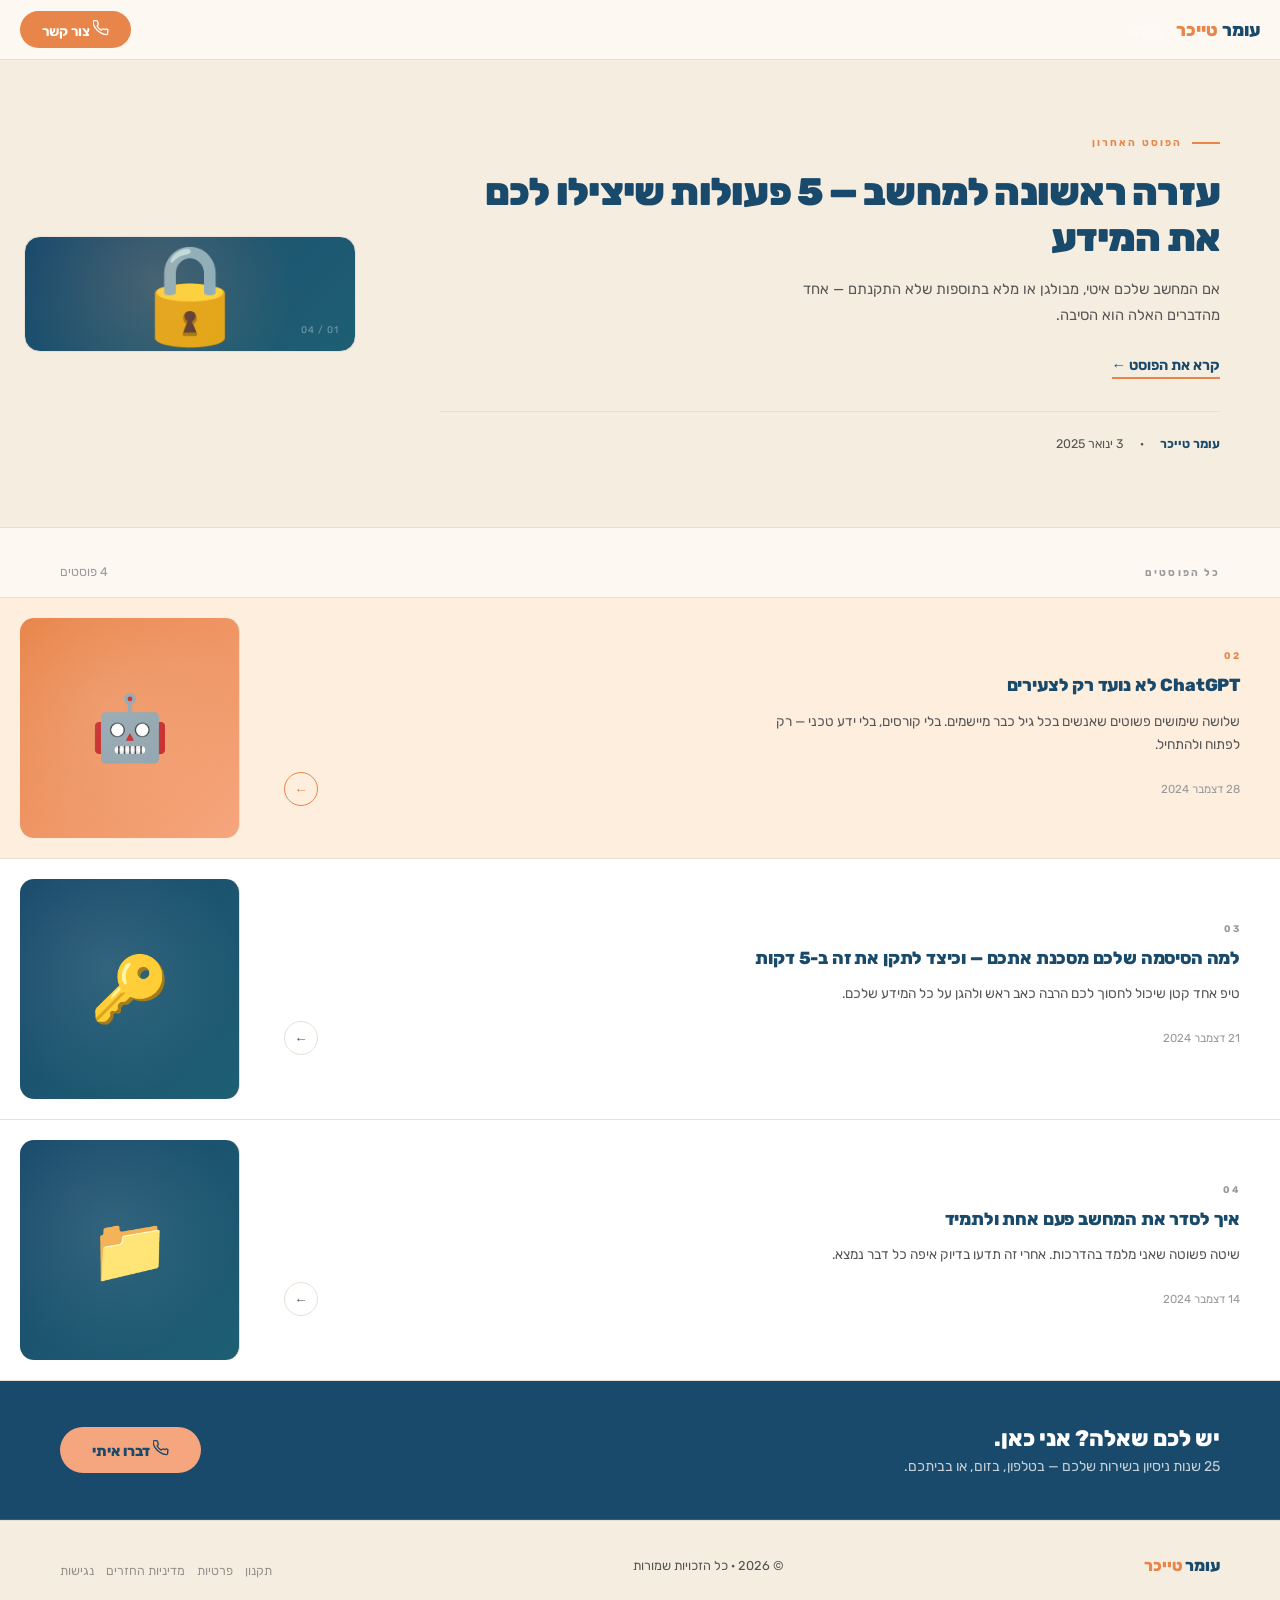
==== index.html @ c24e6a24 "עדכון index.html מפאנל הניהול" ====
<!-- repo: omer-taicher-blog | קובץ: index.html -->
<!DOCTYPE html>
<html lang="he" dir="rtl">
<head>
<meta charset="UTF-8">
<meta name="viewport" content="width=device-width, initial-scale=1.0">
<title>עומר טייכר · הבלוג</title>
<meta name="description" content="טיפים פשוטים לטכנולוגיה יומיומית. מחשבים, סמארטפונים ואינטרנט — בשפה ברורה.">
<link href="https://fonts.googleapis.com/css2?family=Rubik:wght@300;400;500;700;900&display=swap" rel="stylesheet">
<style>
* { margin:0; padding:0; box-sizing:border-box; }
:root {
  --orange: #f6a67e;
  --orange-deep: #e8854a;
  --orange-light: #fdeede;
  --navy: #1a4a6b;
  --navy-mid: #1e5f74;
  --cream: #fdf8f2;
  --cream2: #f5ede0;
  --text: #1e1e1e;
  --text-mid: #555;
  --text-light: #999;
  --border: #e8e0d6;
}
body { font-family:'Rubik',sans-serif; background:var(--cream); color:var(--text); direction:rtl; }

/* NAV */
nav {
  padding:0 20px;
  height:60px;
  display:flex; align-items:center; justify-content:space-between;
  border-bottom:1px solid var(--border);
  position:fixed; top:0; width:100%;
  background:rgba(253,248,242,0.97);
  backdrop-filter:blur(12px); z-index:100;
}
.logo { font-size:1.1rem; font-weight:800; color:var(--navy); text-decoration:none; }
.logo span { color:var(--orange-deep); }
.nav-cta {
  background:var(--orange-deep); color:#fff; border:none;
  padding:9px 22px; border-radius:50px;
  font-size:0.85rem; font-weight:700; cursor:pointer; font-family:inherit;
  text-decoration:none; display:inline-block;
}

/* HERO */
.hero {
  display:grid; grid-template-columns:1fr 380px;
  min-height:52vh;
  border-bottom:1px solid var(--border);
  background:var(--cream2);
  text-decoration:none; color:inherit;
  cursor:pointer; transition:filter 0.2s;
  margin-top:60px;
}
.hero:hover { filter:brightness(0.97); }
.hero-content {
  padding:56px 60px;
  display:flex; flex-direction:column; justify-content:center;
}
.hero-label {
  font-size:0.65rem; font-weight:700; letter-spacing:0.2em;
  color:var(--orange-deep); text-transform:uppercase; margin-bottom:20px;
  display:flex; align-items:center; gap:10px;
}
.hero-label::before { content:''; width:28px; height:2px; background:var(--orange-deep); display:block; }
.hero h1 {
  font-size:clamp(1.6rem,3vw,2.4rem);
  font-weight:900; line-height:1.2; color:var(--navy);
  margin-bottom:16px; letter-spacing:-0.02em;
}
.hero h1 em { font-style:normal; color:var(--orange-deep); }
.hero-excerpt { font-size:0.92rem; color:var(--text-mid); line-height:1.75; margin-bottom:28px; max-width:440px; }
.hero-read {
  display:inline-flex; align-items:center; gap:10px;
  color:var(--navy); font-weight:700; font-size:0.9rem;
  text-decoration:none; border-bottom:2px solid var(--orange-deep);
  padding-bottom:3px; width:fit-content;
}
.hero-meta {
  margin-top:32px; padding-top:24px;
  border-top:1px solid var(--border);
  display:flex; align-items:center; gap:16px;
  font-size:0.78rem; color:var(--text-mid);
}
.hero-meta strong { color:var(--navy); }
.hero-img {
  position:relative; overflow:hidden;
  display:flex; align-items:center; justify-content:center;
  background:linear-gradient(135deg,#1a4a6b,#1e5f74);
  font-size:6rem;
  align-self:center;
  margin:24px;
  border-radius:16px;
  border:1px solid var(--border);
}
.hero-img::before {
  content:''; position:absolute; inset:0;
  background:radial-gradient(circle at 40% 40%, rgba(246,166,126,0.2) 0%, transparent 65%);
  border-radius:16px;
}
.hero-img img { width:100%; height:100%; object-fit:cover; }
.hero-num {
  position:absolute; bottom:16px; right:16px;
  font-size:0.6rem; color:rgba(255,255,255,0.4); letter-spacing:0.1em;
}

/* POSTS HEADER */
.posts-header {
  padding:36px 60px 18px;
  display:flex; align-items:baseline; justify-content:space-between;
  border-bottom:1px solid var(--border);
}
.posts-header h2 {
  font-size:0.65rem; font-weight:700;
  letter-spacing:0.2em; color:var(--text-light); text-transform:uppercase;
}
.posts-count { font-size:0.78rem; color:var(--text-light); }

/* POST ROW */
.post-row {
  display:grid;
  grid-template-columns:1fr 260px;
  min-height:220px;
  border-bottom:1px solid var(--border);
  text-decoration:none; color:inherit;
  cursor:pointer;
  transition:background 0.18s;
}
.post-row:hover { background:var(--cream2); }
.post-row:hover .row-arrow { background:var(--orange-light); transform:translateX(-4px); }
.post-row.blue { background:#fff; }
.post-row.blue .post-row-img { background:linear-gradient(135deg,#1a4a6b,#1e5f74); }
.post-row.orange { background:var(--orange-light); }
.post-row.orange .post-row-img { background:linear-gradient(135deg,#e8854a,#f6a67e); }
.post-row.orange .row-num { color:var(--orange-deep); }
.post-row.orange .post-row-body p { color:var(--text-mid); }
.post-row.orange .row-time { color:var(--text-light); }
.post-row.orange .row-arrow { border-color:var(--orange-deep); color:var(--orange-deep); }

.post-row-img {
  display:flex; align-items:center; justify-content:center;
  font-size:4rem; position:relative; overflow:hidden;
  border-right:1px solid var(--border);
  aspect-ratio:1;
  align-self:center;
  margin:20px;
  border-radius:14px;
  order:2;
}
.post-row-img::after {
  content:''; position:absolute; inset:0;
  background:radial-gradient(circle at 40% 40%, rgba(255,255,255,0.1) 0%, transparent 70%);
  border-radius:14px;
}
.post-row-img img { width:100%; height:100%; object-fit:cover; position:absolute; inset:0; }

.post-row-body {
  padding:32px 40px 32px 24px;
  display:flex; flex-direction:column; justify-content:center; gap:12px;
  order:1;
}
.row-num {
  font-size:0.6rem; font-weight:700;
  color:var(--text-light); letter-spacing:0.15em;
}
.post-row-body h3 {
  font-size:1.1rem; font-weight:800;
  color:var(--navy); line-height:1.38; letter-spacing:-0.01em;
}
.post-row-body p {
  font-size:0.85rem; line-height:1.7;
  color:var(--text-mid); max-width:500px;
}
.row-footer {
  display:flex; align-items:center; justify-content:space-between; margin-top:4px;
}
.row-time { font-size:0.72rem; color:var(--text-light); }
.row-arrow {
  width:34px; height:34px; border-radius:50%;
  border:1.5px solid var(--border);
  display:flex; align-items:center; justify-content:center;
  color:var(--text-mid); font-size:0.85rem; transition:all 0.2s;
}

/* LOAD MORE */
.load-more {
  padding:40px; text-align:center;
  border-bottom:1px solid var(--border);
  background:#fff;
}
.load-more-btn {
  background:transparent; color:var(--navy);
  border:1.5px solid var(--border);
  padding:13px 36px; border-radius:50px;
  font-size:0.88rem; font-weight:600; cursor:pointer; font-family:inherit;
  transition:all 0.2s;
}
.load-more-btn:hover { border-color:var(--orange-deep); color:var(--orange-deep); }
.load-more-btn:disabled { opacity:0.4; cursor:default; }

/* CTA */
.cta-strip {
  background:var(--navy);
  padding:44px 60px;
  display:flex; align-items:center; justify-content:space-between; gap:40px;
  border-bottom:1px solid rgba(255,255,255,0.1);
}
.cta-strip h3 { font-size:1.4rem; font-weight:800; color:#fff; }
.cta-strip p { font-size:0.88rem; color:rgba(255,255,255,0.75); margin-top:6px; }
.cta-btn-white {
  background:var(--orange); color:var(--navy);
  border:none; padding:13px 32px; border-radius:50px;
  font-size:0.9rem; font-weight:800; cursor:pointer; font-family:inherit;
  white-space:nowrap; flex-shrink:0; transition:transform 0.2s;
  text-decoration:none; display:inline-block;
}
.cta-btn-white:hover { transform:scale(1.04); }

/* FOOTER */
footer {
  background:var(--cream2);
  padding:32px 60px;
  display:flex; align-items:center; justify-content:space-between;
  color:var(--text-mid); font-size:0.8rem;
  border-top:1px solid var(--border);
}
.footer-logo { font-size:1rem; font-weight:800; color:var(--navy); }
.footer-logo span { color:var(--orange-deep); }

/* EMPTY STATE */
.empty-state {
  padding:80px 60px; text-align:center;
  color:var(--text-mid); background:#fff;
  border-bottom:1px solid var(--border);
}

/* MOBILE */
@media(max-width:768px){
  nav { padding:0 20px; }
  .hero { grid-template-columns:1fr; min-height:auto; }
  .hero-img { order:-1; margin:20px 20px 0; width:calc(100% - 40px); aspect-ratio:16/9; font-size:4rem; }
  .hero-content { padding:28px 20px 40px; }
  .posts-header { padding:24px 20px 14px; }
  .post-row { grid-template-columns:1fr; min-height:auto; }
  .post-row-img { order:-1; margin:16px 16px 0; width:calc(100% - 32px); aspect-ratio:16/9; border-right:none; font-size:3rem; }
  .post-row-body { padding:20px 20px 24px; }
  .cta-strip { flex-direction:column; padding:36px 20px; text-align:center; }
  footer { flex-direction:column; gap:10px; padding:24px 20px; }
  .load-more { padding:28px 20px; }
}
</style>
  <meta property="og:title" content="הבלוג של עומר טייכר | טיפים למחשב ו-AI">
  <meta property="og:description" content="טיפים פרקטיים למחשב, אבטחה ובינה מלאכותית. כתובים בפשטות, מניסיון של 25 שנה.">
  <meta property="og:type" content="website">
  <meta property="og:locale" content="he_IL">
  <meta property="og:image" content="https://media.omertai.net/1772846439490_hero.webp">
  <link rel="canonical" href="https://blog.omertai.net">
</head>
<body>

<nav>
  <a href="https://omertai.net" class="logo">עומר <span>טייכר</span> <span style="font-weight:400;color:rgba(255,255,255,0.45);font-size:0.9rem">· הבלוג</span></a>
  <a href="https://omertai.net" class="nav-cta"><svg width="16" height="16" viewBox="0 0 24 24" fill="none" stroke="currentColor" stroke-width="2" stroke-linecap="round" stroke-linejoin="round"><path d="M22 16.92v3a2 2 0 01-2.18 2 19.79 19.79 0 01-8.63-3.07A19.5 19.5 0 013.07 11.5 19.79 19.79 0 01.1 2.82 2 2 0 012.08 1h3a2 2 0 012 1.72c.127.96.361 1.903.7 2.81a2 2 0 01-.45 2.11L6.12 8.94a16 16 0 006.29 6.29l1.21-1.21a2 2 0 012.11-.45c.907.339 1.85.573 2.81.7A2 2 0 0122 16.92z"/></svg> צור קשר</a>
</nav>

<div id="hero-container"></div>

<div class="posts-header">
  <h2>כל הפוסטים</h2>
  <span class="posts-count" id="posts-count">טוען...</span>
</div>

<div id="posts-list"></div>

<div class="load-more" id="load-more-section" style="display:none;">
  <button class="load-more-btn" id="load-more-btn" onclick="loadMore()">טען עוד פוסטים ↓</button>
</div>

<div class="cta-strip">
  <div>
    <h3>יש לכם שאלה? אני כאן.</h3>
    <p>25 שנות ניסיון בשירות שלכם — בטלפון, בזום, או בביתכם.</p>
  </div>
  <a href="https://omertai.net" class="cta-btn-white"><svg width="16" height="16" viewBox="0 0 24 24" fill="none" stroke="currentColor" stroke-width="2" stroke-linecap="round" stroke-linejoin="round"><path d="M22 16.92v3a2 2 0 01-2.18 2 19.79 19.79 0 01-8.63-3.07A19.5 19.5 0 013.07 11.5 19.79 19.79 0 01.1 2.82 2 2 0 012.08 1h3a2 2 0 012 1.72c.127.96.361 1.903.7 2.81a2 2 0 01-.45 2.11L6.12 8.94a16 16 0 006.29 6.29l1.21-1.21a2 2 0 012.11-.45c.907.339 1.85.573 2.81.7A2 2 0 0122 16.92z"/></svg> דברו איתי</a>
</div>

<footer>
  <div class="footer-logo">עומר <span>טייכר</span></div>
  <span>© 2026 · כל הזכויות שמורות</span>
  <div style="margin-top:10px; font-size:0.78rem; display:flex; gap:12px; justify-content:center; flex-wrap:wrap;">
    <a href="https://omertai.net/pages/legal/terms.html" style="color:inherit; opacity:0.6; text-decoration:none;">תקנון</a>
    <a href="https://omertai.net/pages/legal/privacy.html" style="color:inherit; opacity:0.6; text-decoration:none;">פרטיות</a>
    <a href="https://omertai.net/pages/legal/refund.html" style="color:inherit; opacity:0.6; text-decoration:none;">מדיניות החזרים</a>
    <a href="https://omertai.net/pages/legal/accessibility.html" style="color:inherit; opacity:0.6; text-decoration:none;">נגישות</a>
  </div>
</footer>

<script>
const POSTS_PER_PAGE = 4;
let allPosts = [];
let displayedCount = 0;

function formatDate(dateStr) {
  const d = new Date(dateStr);
  const months = ['ינואר','פברואר','מרץ','אפריל','מאי','יוני','יולי','אוגוסט','ספטמבר','אוקטובר','נובמבר','דצמבר'];
  return `${d.getDate()} ${months[d.getMonth()]} ${d.getFullYear()}`;
}

function renderHero(post) {
  const imgContent = post.image
    ? `<img src="${post.image}" alt="${post.image_alt || post.title}">`
    : post.emoji;
  document.getElementById('hero-container').innerHTML = `
    <a class="hero" href="post.html?id=${post.id}">
      <div class="hero-content">
        <div class="hero-label">הפוסט האחרון</div>
        <h1>${post.title}</h1>
        <p class="hero-excerpt">${post.excerpt}</p>
        <span class="hero-read">קרא את הפוסט ←</span>
        <div class="hero-meta">
          <strong>עומר טייכר</strong>
          <span>·</span><span>${formatDate(post.date)}</span>
        </div>
      </div>
      <div class="hero-img">${imgContent}<div class="hero-num">01 / ${String(allPosts.length).padStart(2,'0')}</div></div>
    </a>`;
}

function renderPostRow(post, index, colorClass) {
  const imgContent = post.image
    ? `<img src="${post.image}" alt="${post.image_alt || post.title}">`
    : post.emoji;
  return `
    <a class="post-row ${colorClass}" href="post.html?id=${post.id}">
      <div class="post-row-body">
        <span class="row-num">${String(index + 2).padStart(2,'0')}</span>
        <h3>${post.title}</h3>
        <p>${post.excerpt}</p>
        <div class="row-footer">
          <span class="row-time">${formatDate(post.date)}</span>
          <div class="row-arrow">←</div>
        </div>
      </div>
      <div class="post-row-img">${imgContent}</div>
    </a>`;
}

function loadMore() {
  const list = document.getElementById('posts-list');
  const remaining = allPosts.slice(displayedCount + 1, displayedCount + 1 + POSTS_PER_PAGE);
  remaining.forEach((post, i) => {
    const isLast = (i === remaining.length - 1);
    const colorClass = isLast ? 'blue' : (i % 2 === 0 ? 'orange' : 'blue');
    list.insertAdjacentHTML('beforeend', renderPostRow(post, displayedCount + i, colorClass));
  });
  displayedCount += remaining.length;
  const btn = document.getElementById('load-more-btn');
  const total = allPosts.length - 1;
  if (displayedCount >= total) {
    document.getElementById('load-more-section').style.display = 'none';
  } else {
    btn.textContent = `טען עוד פוסטים ↓ (${total - displayedCount} נותרו)`;
  }
}

async function init() {
  try {
    const res = await fetch('posts.json');
    const data = await res.json();
    allPosts = data.posts.sort((a, b) => new Date(b.date) - new Date(a.date));

    document.getElementById('posts-count').textContent = `${allPosts.length} פוסטים`;

    if (allPosts.length === 0) {
      document.getElementById('hero-container').innerHTML = '';
      document.getElementById('posts-list').innerHTML = '<div class="empty-state">אין פוסטים עדיין.</div>';
      return;
    }

    renderHero(allPosts[0]);

    const list = document.getElementById('posts-list');
    const firstBatch = allPosts.slice(1, 1 + POSTS_PER_PAGE);
    firstBatch.forEach((post, i) => {
      const isLast = (i === firstBatch.length - 1);
      const colorClass = isLast ? 'blue' : (i % 2 === 0 ? 'orange' : 'blue');
      list.insertAdjacentHTML('beforeend', renderPostRow(post, i, colorClass));
    });
    displayedCount = firstBatch.length;

    if (allPosts.length > 1 + POSTS_PER_PAGE) {
      document.getElementById('load-more-section').style.display = 'block';
      const remaining = allPosts.length - 1 - POSTS_PER_PAGE;
      document.getElementById('load-more-btn').textContent = `טען עוד פוסטים ↓ (${remaining} נותרו)`;
    }
  } catch(e) {
    document.getElementById('posts-count').textContent = '';
    console.error('Failed to load posts:', e);
  }
}

init();
</script>
<script src="toolbar.js"></script>
<script src="https://cdn.enable.co.il/licenses/enable-L3247ax2zm0fj6l-0219-80373/init.js"></script>
</body>
</html>
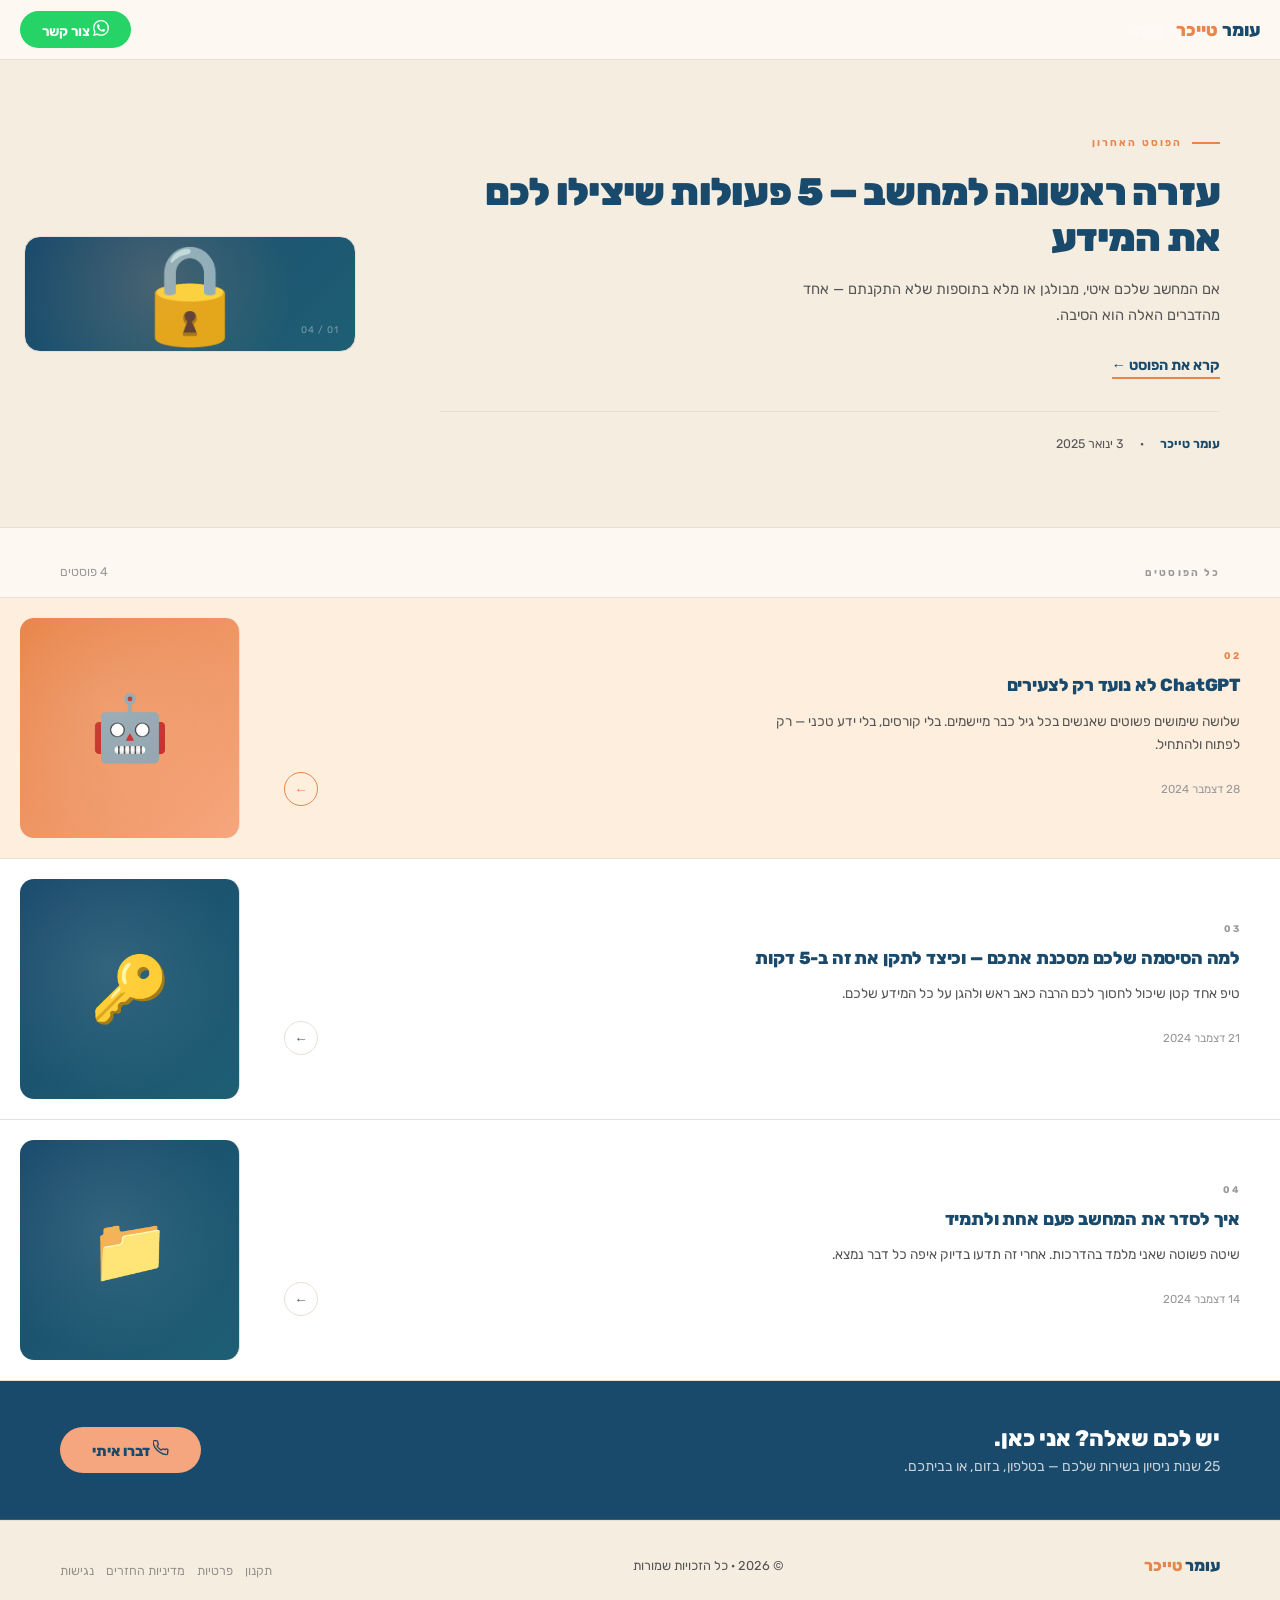
==== commit 64c2d15e: "עדכון index.html מפאנל הניהול" ====
--- a/index.html
+++ b/index.html
@@ -37,7 +37,7 @@
 .logo { font-size:1.1rem; font-weight:800; color:var(--navy); text-decoration:none; }
 .logo span { color:var(--orange-deep); }
 .nav-cta {
-  background:var(--orange-deep); color:#fff; border:none;
+  background:#25D366; color:#fff; border:none;
   padding:9px 22px; border-radius:50px;
   font-size:0.85rem; font-weight:700; cursor:pointer; font-family:inherit;
   text-decoration:none; display:inline-block;
@@ -51,7 +51,7 @@
   background:var(--cream2);
   text-decoration:none; color:inherit;
   cursor:pointer; transition:filter 0.2s;
-  margin-top:60px;
+  margin-top:0;
 }
 .hero:hover { filter:brightness(0.97); }
 .hero-content {
@@ -236,6 +236,9 @@
 }
 
 /* MOBILE */
+@media(min-width:960px){
+  .hero { margin-top:60px; }
+}
 @media(max-width:768px){
   nav { padding:0 20px; }
   .hero { grid-template-columns:1fr; min-height:auto; }
@@ -261,7 +264,7 @@
 
 <nav>
   <a href="https://omertai.net" class="logo">עומר <span>טייכר</span> <span style="font-weight:400;color:rgba(255,255,255,0.45);font-size:0.9rem">· הבלוג</span></a>
-  <a href="https://omertai.net" class="nav-cta"><svg width="16" height="16" viewBox="0 0 24 24" fill="none" stroke="currentColor" stroke-width="2" stroke-linecap="round" stroke-linejoin="round"><path d="M22 16.92v3a2 2 0 01-2.18 2 19.79 19.79 0 01-8.63-3.07A19.5 19.5 0 013.07 11.5 19.79 19.79 0 01.1 2.82 2 2 0 012.08 1h3a2 2 0 012 1.72c.127.96.361 1.903.7 2.81a2 2 0 01-.45 2.11L6.12 8.94a16 16 0 006.29 6.29l1.21-1.21a2 2 0 012.11-.45c.907.339 1.85.573 2.81.7A2 2 0 0122 16.92z"/></svg> צור קשר</a>
+  <a href="https://wa.me/972526587420" target="_blank" rel="noopener" class="nav-cta"><svg width="16" height="16" viewBox="0 0 24 24" fill="currentColor"><path d="M17.472 14.382c-.297-.149-1.758-.867-2.03-.967-.273-.099-.471-.148-.67.15-.197.297-.767.966-.94 1.164-.173.199-.347.223-.644.075-.297-.15-1.255-.463-2.39-1.475-.883-.788-1.48-1.761-1.653-2.059-.173-.297-.018-.458.13-.606.134-.133.298-.347.446-.52.149-.174.198-.298.298-.497.099-.198.05-.371-.025-.52-.075-.149-.669-1.612-.916-2.207-.242-.579-.487-.5-.669-.51-.173-.008-.371-.01-.57-.01-.198 0-.52.074-.792.372-.272.297-1.04 1.016-1.04 2.479 0 1.462 1.065 2.875 1.213 3.074.149.198 2.096 3.2 5.077 4.487.709.306 1.262.489 1.694.625.712.227 1.36.195 1.871.118.571-.085 1.758-.719 2.006-1.413.248-.694.248-1.289.173-1.413-.074-.124-.272-.198-.57-.347m-5.421 7.403h-.004a9.87 9.87 0 01-5.031-1.378l-.361-.214-3.741.982.998-3.648-.235-.374a9.86 9.86 0 01-1.51-5.26c.001-5.45 4.436-9.884 9.888-9.884 2.64 0 5.122 1.03 6.988 2.898a9.825 9.825 0 012.893 6.994c-.003 5.45-4.437 9.884-9.885 9.884m8.413-18.297A11.815 11.815 0 0012.05 0C5.495 0 .16 5.335.157 11.892c0 2.096.547 4.142 1.588 5.945L.057 24l6.305-1.654a11.882 11.882 0 005.683 1.448h.005c6.554 0 11.89-5.335 11.893-11.893a11.821 11.821 0 00-3.48-8.413z"/></svg> צור קשר</a>
 </nav>
 
 <div id="hero-container"></div>
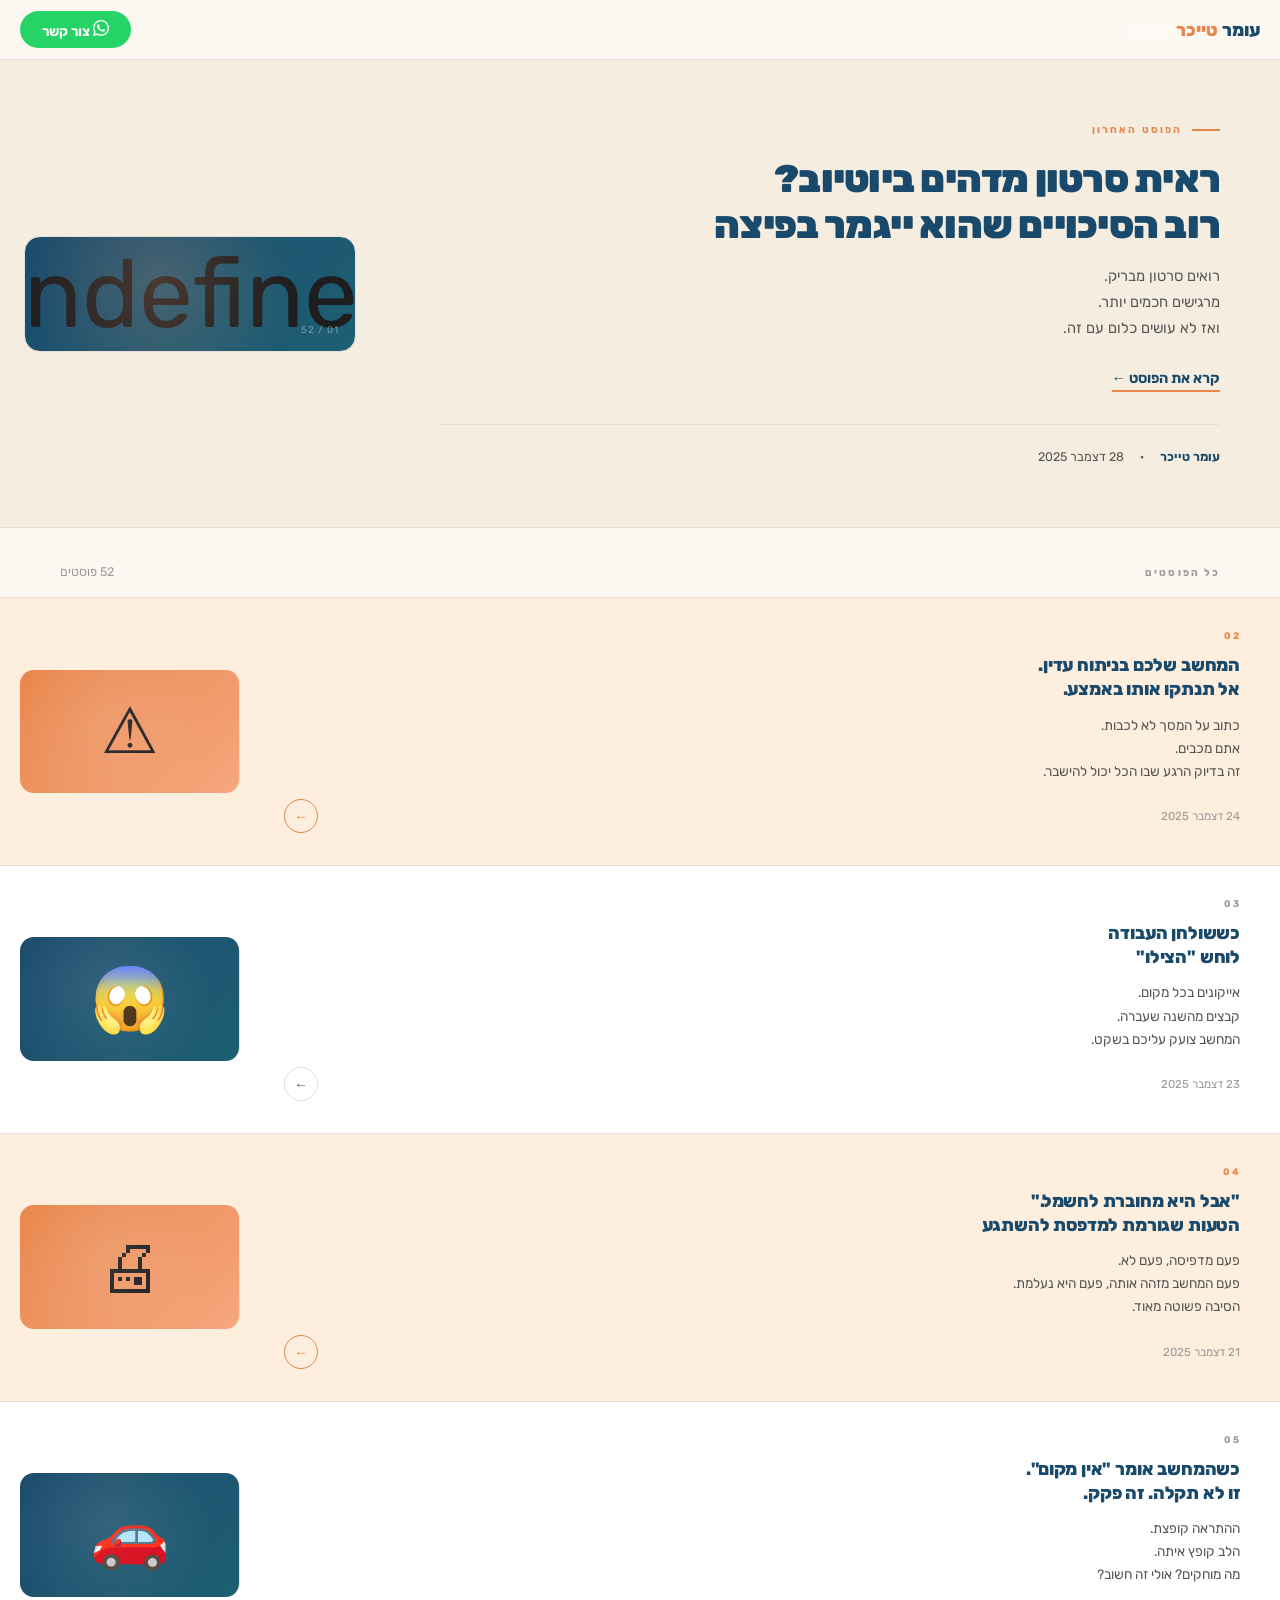
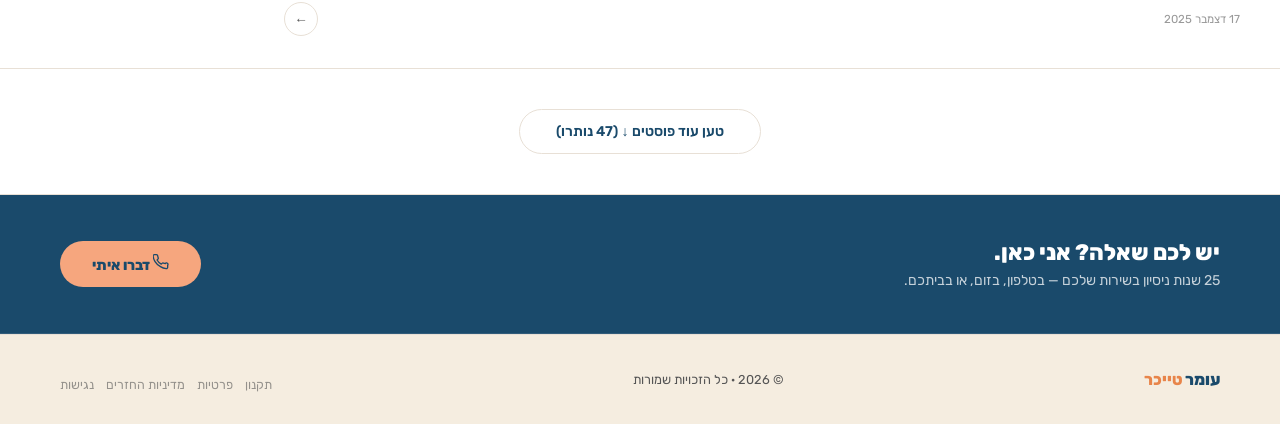
==== commit b08a970c: "עדכון index.html מפאנל הניהול" ====
--- a/index.html
+++ b/index.html
@@ -142,7 +142,7 @@
   display:flex; align-items:center; justify-content:center;
   font-size:4rem; position:relative; overflow:hidden;
   border-right:1px solid var(--border);
-  aspect-ratio:1;
+  aspect-ratio:16/9;
   align-self:center;
   margin:20px;
   border-radius:14px;
@@ -257,6 +257,7 @@
   <meta property="og:description" content="טיפים פרקטיים למחשב, אבטחה ובינה מלאכותית. כתובים בפשטות, מניסיון של 25 שנה.">
   <meta property="og:type" content="website">
   <meta property="og:locale" content="he_IL">
+  <meta property="og:url" content="https://blog.omertai.net">
   <meta property="og:image" content="https://media.omertai.net/1772846439490_hero.webp">
   <link rel="canonical" href="https://blog.omertai.net">
 </head>
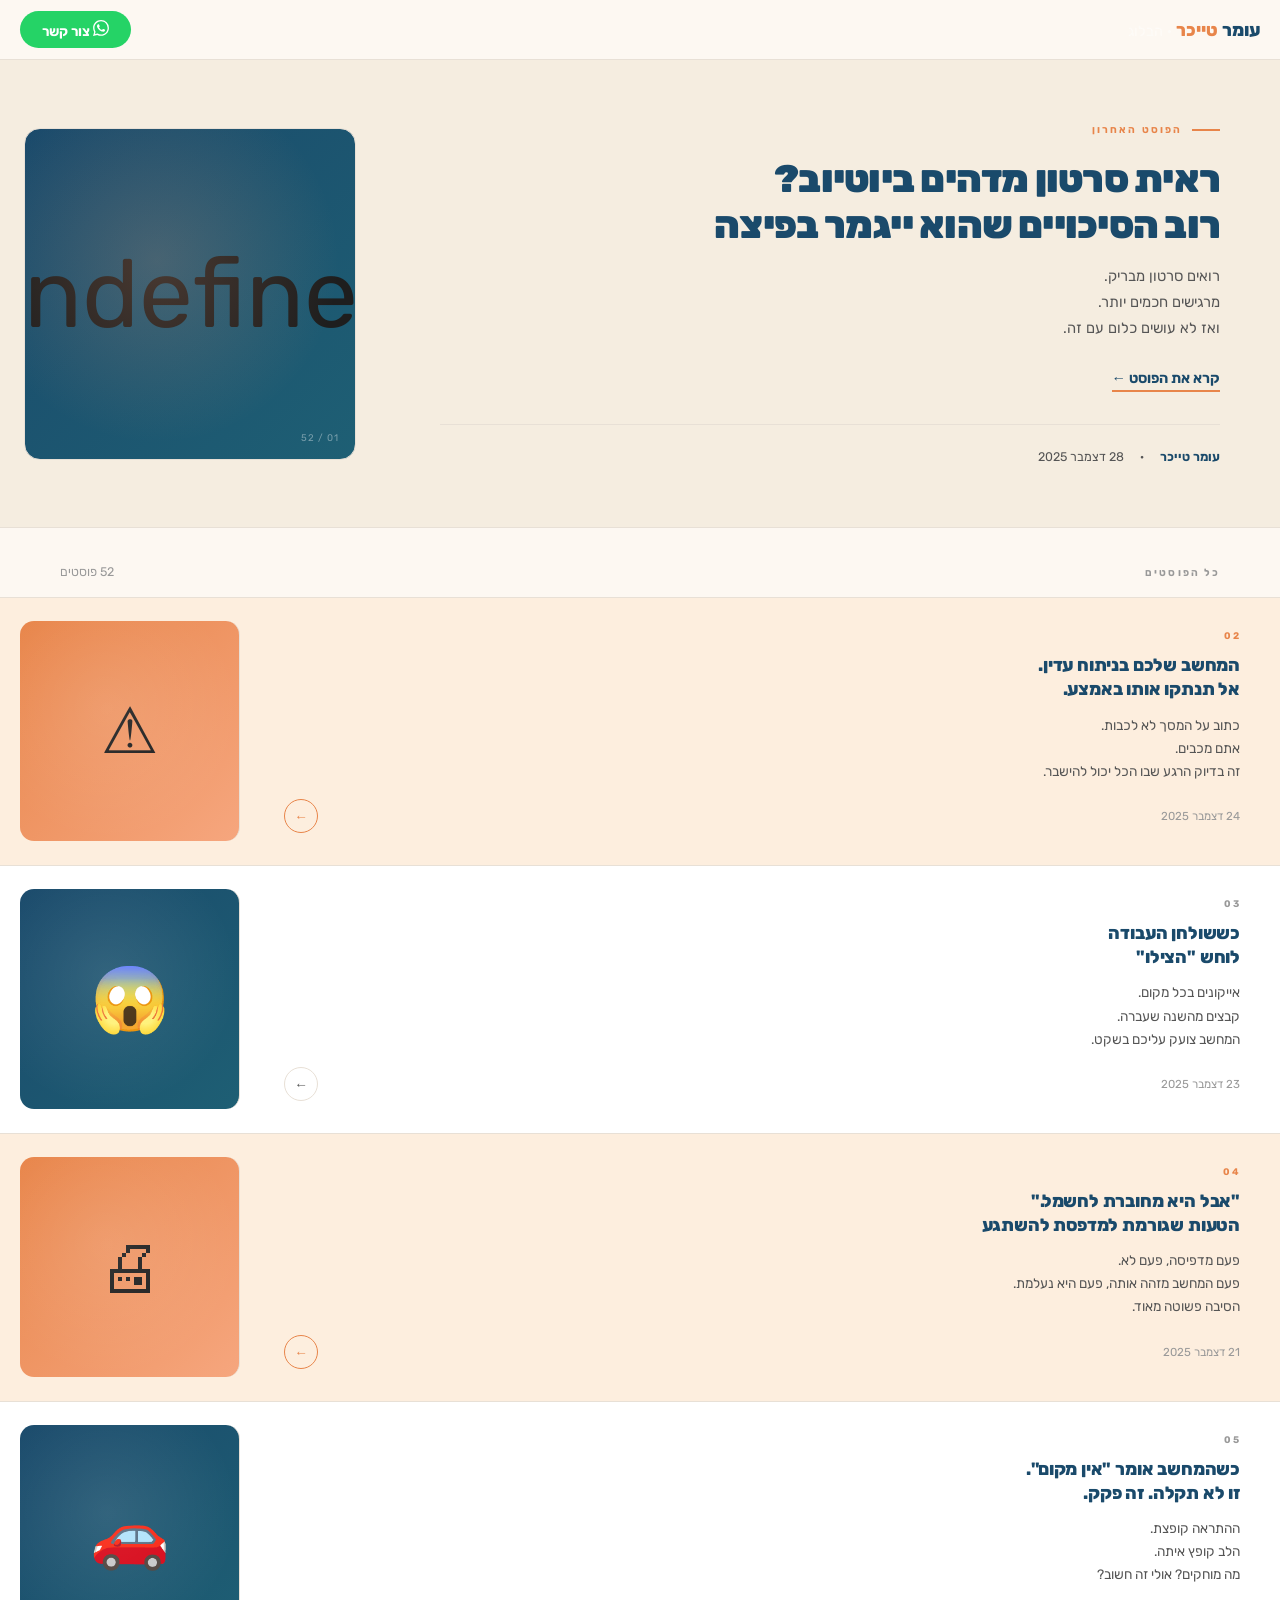
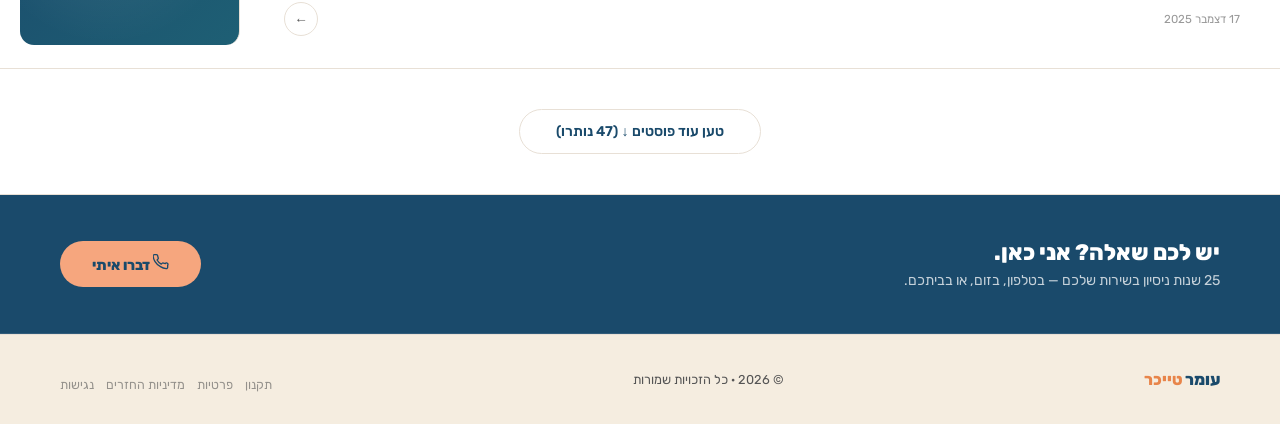
==== commit 030fa32d: "עדכון index.html מפאנל הניהול" ====
--- a/index.html
+++ b/index.html
@@ -93,6 +93,7 @@
   margin:24px;
   border-radius:16px;
   border:1px solid var(--border);
+  aspect-ratio:1/1;
 }
 .hero-img::before {
   content:''; position:absolute; inset:0;
@@ -142,7 +143,7 @@
   display:flex; align-items:center; justify-content:center;
   font-size:4rem; position:relative; overflow:hidden;
   border-right:1px solid var(--border);
-  aspect-ratio:16/9;
+  aspect-ratio:1/1;
   align-self:center;
   margin:20px;
   border-radius:14px;
@@ -242,11 +243,11 @@
 @media(max-width:768px){
   nav { padding:0 20px; }
   .hero { grid-template-columns:1fr; min-height:auto; }
-  .hero-img { order:-1; margin:20px 20px 0; width:calc(100% - 40px); aspect-ratio:16/9; font-size:4rem; }
+  .hero-img { order:-1; margin:20px 20px 0; width:calc(100% - 40px); aspect-ratio:1/1; font-size:4rem; }
   .hero-content { padding:28px 20px 40px; }
   .posts-header { padding:24px 20px 14px; }
   .post-row { grid-template-columns:1fr; min-height:auto; }
-  .post-row-img { order:-1; margin:16px 16px 0; width:calc(100% - 32px); aspect-ratio:16/9; border-right:none; font-size:3rem; }
+  .post-row-img { order:-1; margin:16px 16px 0; width:calc(100% - 32px); aspect-ratio:1/1; border-right:none; font-size:3rem; }
   .post-row-body { padding:20px 20px 24px; }
   .cta-strip { flex-direction:column; padding:36px 20px; text-align:center; }
   footer { flex-direction:column; gap:10px; padding:24px 20px; }
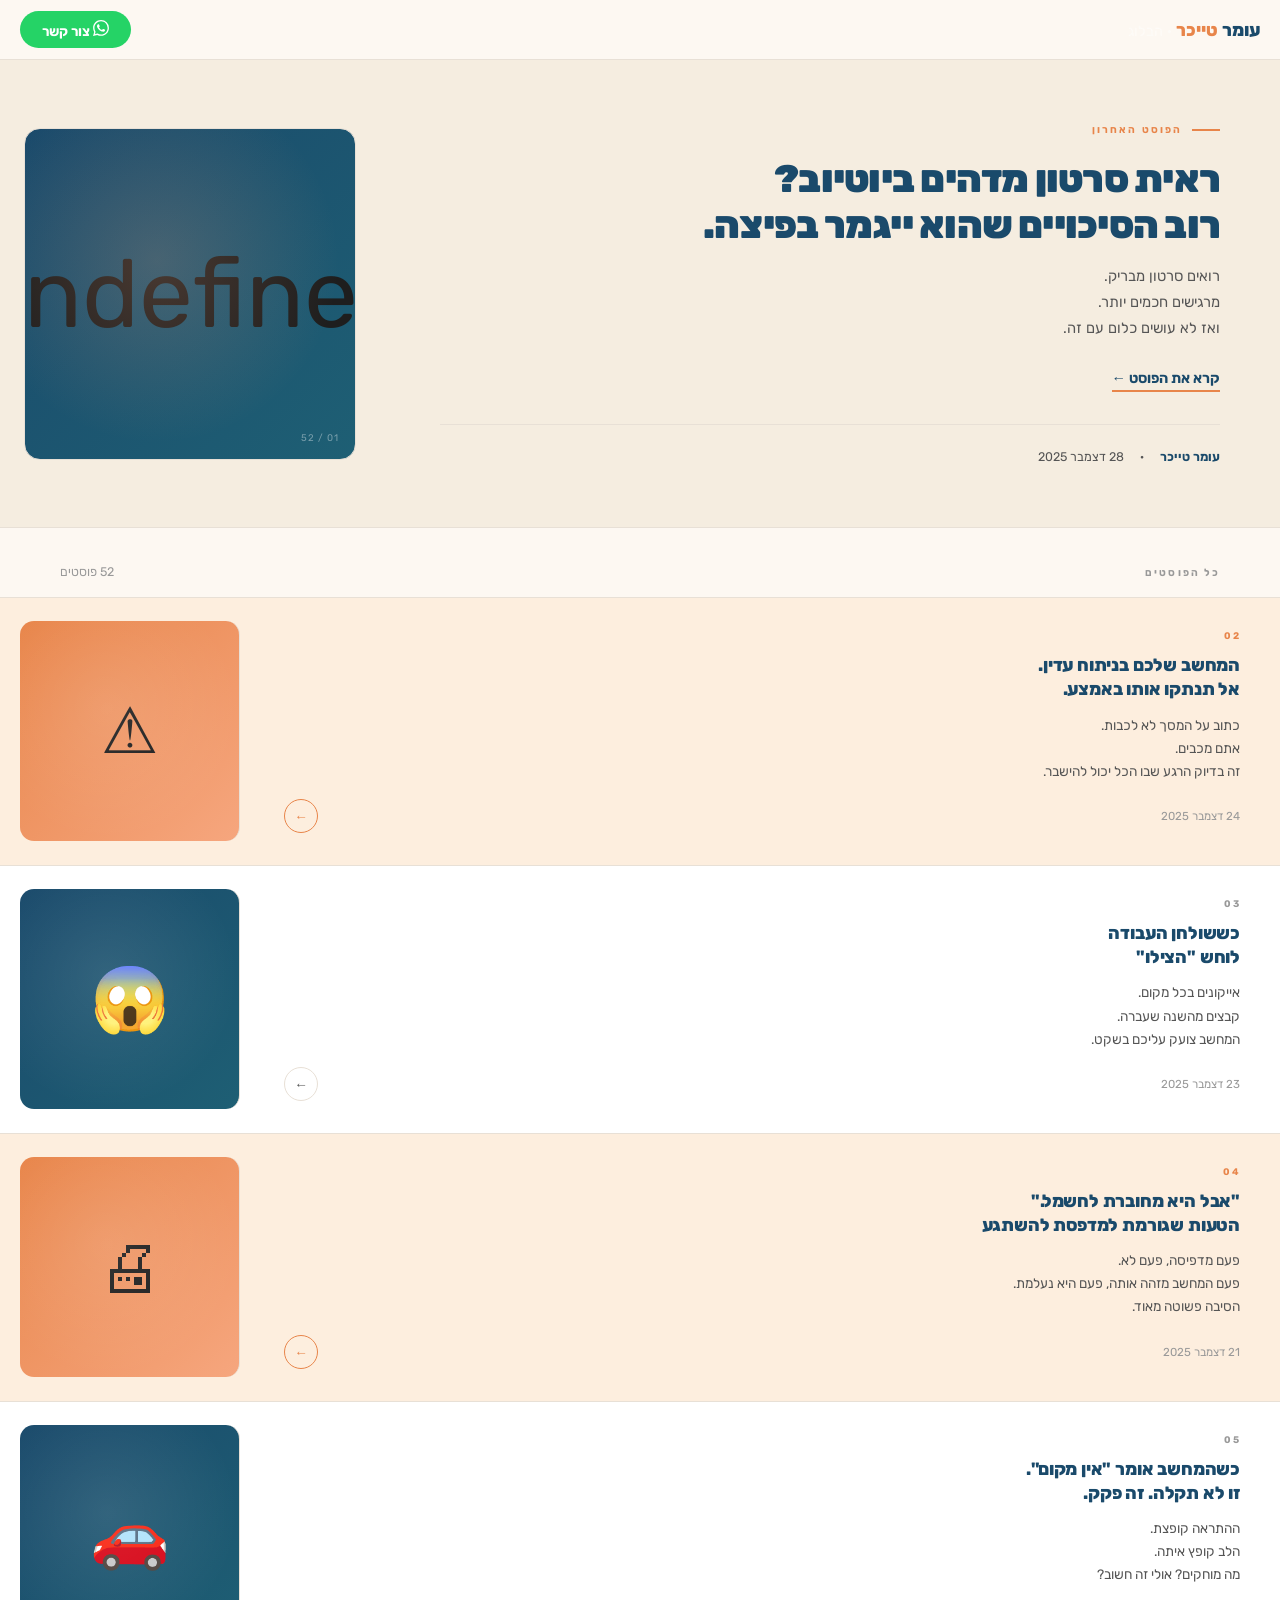
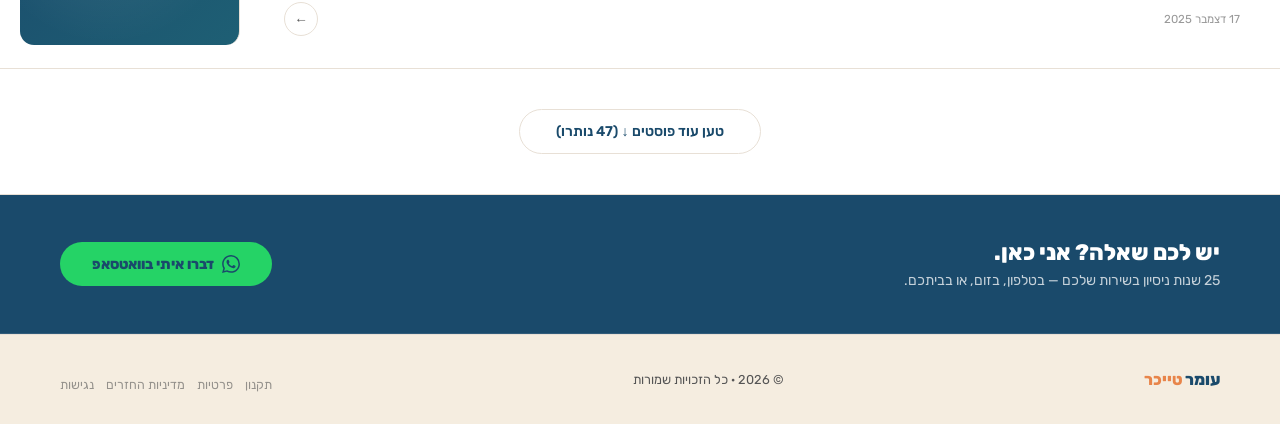
==== commit 24a1a014: "עדכון index.html מפאנל הניהול" ====
--- a/index.html
+++ b/index.html
@@ -287,7 +287,7 @@
     <h3>יש לכם שאלה? אני כאן.</h3>
     <p>25 שנות ניסיון בשירות שלכם — בטלפון, בזום, או בביתכם.</p>
   </div>
-  <a href="https://omertai.net" class="cta-btn-white"><svg width="16" height="16" viewBox="0 0 24 24" fill="none" stroke="currentColor" stroke-width="2" stroke-linecap="round" stroke-linejoin="round"><path d="M22 16.92v3a2 2 0 01-2.18 2 19.79 19.79 0 01-8.63-3.07A19.5 19.5 0 013.07 11.5 19.79 19.79 0 01.1 2.82 2 2 0 012.08 1h3a2 2 0 012 1.72c.127.96.361 1.903.7 2.81a2 2 0 01-.45 2.11L6.12 8.94a16 16 0 006.29 6.29l1.21-1.21a2 2 0 012.11-.45c.907.339 1.85.573 2.81.7A2 2 0 0122 16.92z"/></svg> דברו איתי</a>
+  <a href="https://wa.me/972526587420" target="_blank" rel="noopener" class="cta-btn-white" style="background:#25D366;border-color:#25D366;display:inline-flex;align-items:center;gap:8px"><svg width="18" height="18" viewBox="0 0 24 24" fill="currentColor"><path d="M17.472 14.382c-.297-.149-1.758-.867-2.03-.967-.273-.099-.471-.148-.67.15-.197.297-.767.966-.94 1.164-.173.199-.347.223-.644.075-.297-.15-1.255-.463-2.39-1.475-.883-.788-1.48-1.761-1.653-2.059-.173-.297-.018-.458.13-.606.134-.133.298-.347.446-.52.149-.174.198-.298.298-.497.099-.198.05-.371-.025-.52-.075-.149-.669-1.612-.916-2.207-.242-.579-.487-.5-.669-.51-.173-.008-.371-.01-.57-.01-.198 0-.52.074-.792.372-.272.297-1.04 1.016-1.04 2.479 0 1.462 1.065 2.875 1.213 3.074.149.198 2.096 3.2 5.077 4.487.709.306 1.262.489 1.694.625.712.227 1.36.195 1.871.118.571-.085 1.758-.719 2.006-1.413.248-.694.248-1.289.173-1.413-.074-.124-.272-.198-.57-.347m-5.421 7.403h-.004a9.87 9.87 0 01-5.031-1.378l-.361-.214-3.741.982.998-3.648-.235-.374a9.86 9.86 0 01-1.51-5.26c.001-5.45 4.436-9.884 9.888-9.884 2.64 0 5.122 1.03 6.988 2.898a9.825 9.825 0 012.893 6.994c-.003 5.45-4.437 9.884-9.885 9.884m8.413-18.297A11.815 11.815 0 0012.05 0C5.495 0 .16 5.335.157 11.892c0 2.096.547 4.142 1.588 5.945L.057 24l6.305-1.654a11.882 11.882 0 005.683 1.448h.005c6.554 0 11.89-5.335 11.893-11.893a11.821 11.821 0 00-3.48-8.413z"/></svg> דברו איתי בוואטסאפ</a>
 </div>
 
 <footer>
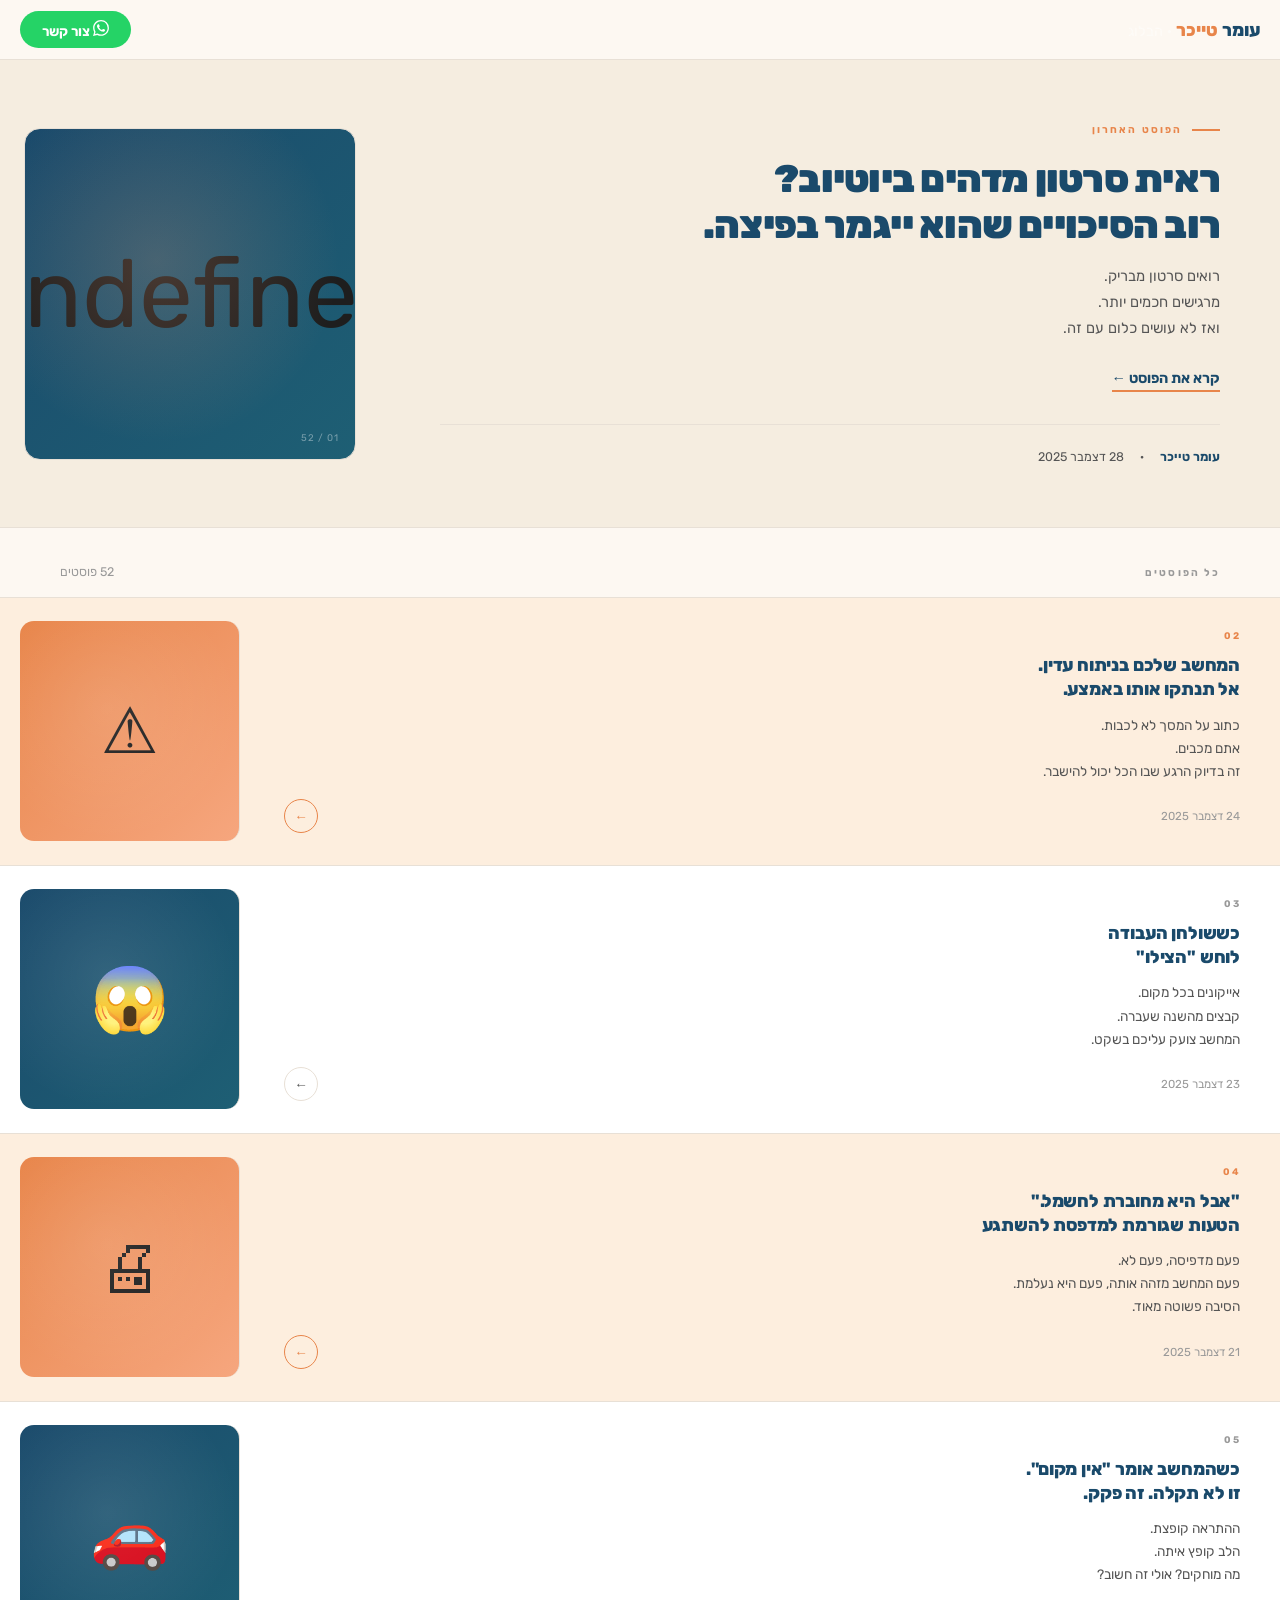
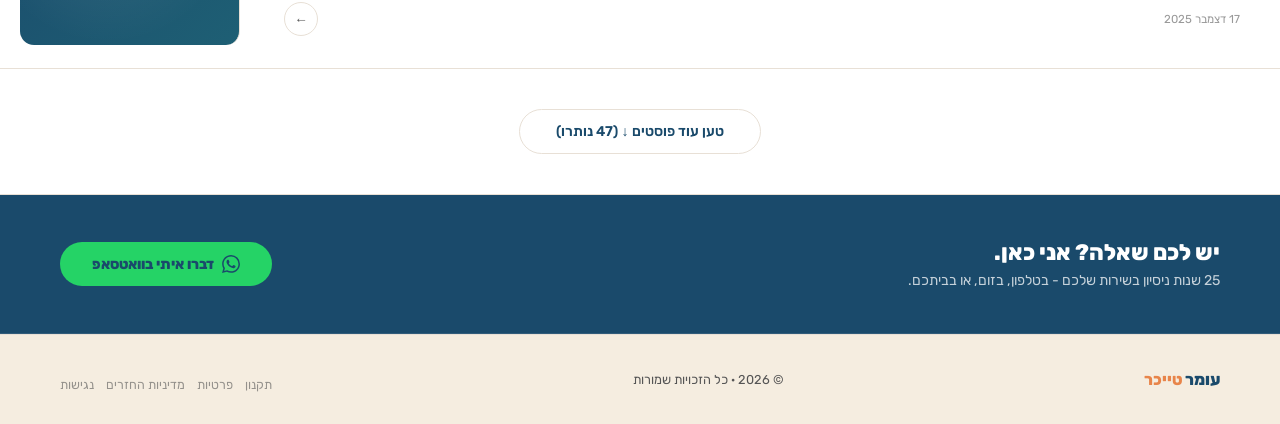
==== commit 37e5e018: "עדכון index.html מפאנל הניהול" ====
--- a/index.html
+++ b/index.html
@@ -5,7 +5,7 @@
 <meta charset="UTF-8">
 <meta name="viewport" content="width=device-width, initial-scale=1.0">
 <title>עומר טייכר · הבלוג</title>
-<meta name="description" content="טיפים פשוטים לטכנולוגיה יומיומית. מחשבים, סמארטפונים ואינטרנט — בשפה ברורה.">
+<meta name="description" content="טיפים פשוטים לטכנולוגיה יומיומית. מחשבים, סמארטפונים ואינטרנט, בשפה ברורה.">
 <link href="https://fonts.googleapis.com/css2?family=Rubik:wght@300;400;500;700;900&display=swap" rel="stylesheet">
 <style>
 * { margin:0; padding:0; box-sizing:border-box; }
@@ -285,7 +285,7 @@
 <div class="cta-strip">
   <div>
     <h3>יש לכם שאלה? אני כאן.</h3>
-    <p>25 שנות ניסיון בשירות שלכם — בטלפון, בזום, או בביתכם.</p>
+    <p>25 שנות ניסיון בשירות שלכם - בטלפון, בזום, או בביתכם.</p>
   </div>
   <a href="https://wa.me/972526587420" target="_blank" rel="noopener" class="cta-btn-white" style="background:#25D366;border-color:#25D366;display:inline-flex;align-items:center;gap:8px"><svg width="18" height="18" viewBox="0 0 24 24" fill="currentColor"><path d="M17.472 14.382c-.297-.149-1.758-.867-2.03-.967-.273-.099-.471-.148-.67.15-.197.297-.767.966-.94 1.164-.173.199-.347.223-.644.075-.297-.15-1.255-.463-2.39-1.475-.883-.788-1.48-1.761-1.653-2.059-.173-.297-.018-.458.13-.606.134-.133.298-.347.446-.52.149-.174.198-.298.298-.497.099-.198.05-.371-.025-.52-.075-.149-.669-1.612-.916-2.207-.242-.579-.487-.5-.669-.51-.173-.008-.371-.01-.57-.01-.198 0-.52.074-.792.372-.272.297-1.04 1.016-1.04 2.479 0 1.462 1.065 2.875 1.213 3.074.149.198 2.096 3.2 5.077 4.487.709.306 1.262.489 1.694.625.712.227 1.36.195 1.871.118.571-.085 1.758-.719 2.006-1.413.248-.694.248-1.289.173-1.413-.074-.124-.272-.198-.57-.347m-5.421 7.403h-.004a9.87 9.87 0 01-5.031-1.378l-.361-.214-3.741.982.998-3.648-.235-.374a9.86 9.86 0 01-1.51-5.26c.001-5.45 4.436-9.884 9.888-9.884 2.64 0 5.122 1.03 6.988 2.898a9.825 9.825 0 012.893 6.994c-.003 5.45-4.437 9.884-9.885 9.884m8.413-18.297A11.815 11.815 0 0012.05 0C5.495 0 .16 5.335.157 11.892c0 2.096.547 4.142 1.588 5.945L.057 24l6.305-1.654a11.882 11.882 0 005.683 1.448h.005c6.554 0 11.89-5.335 11.893-11.893a11.821 11.821 0 00-3.48-8.413z"/></svg> דברו איתי בוואטסאפ</a>
 </div>
